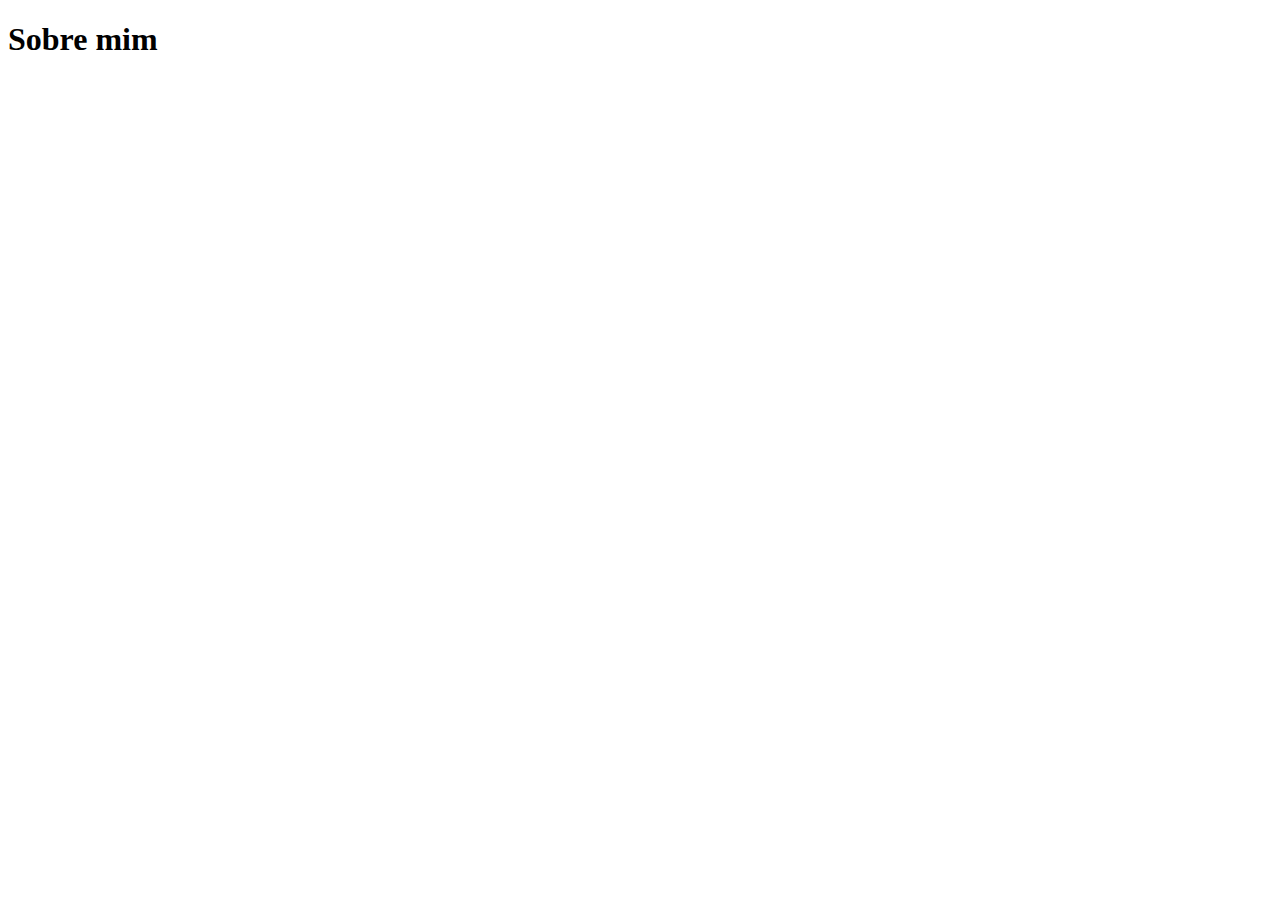
==== about.html @ 5475795c "add botões e navegação de paginas" ====
<!DOCTYPE html>
<html lang="pt-br">
<head>
    <meta charset="UTF-8">
    <meta name="viewport" content="width=device-width, initial-scale=1.0">
    <title>Sobre mim</title>
</head>
<body>
    <h1>Sobre mim</h1>
</body>
</html>
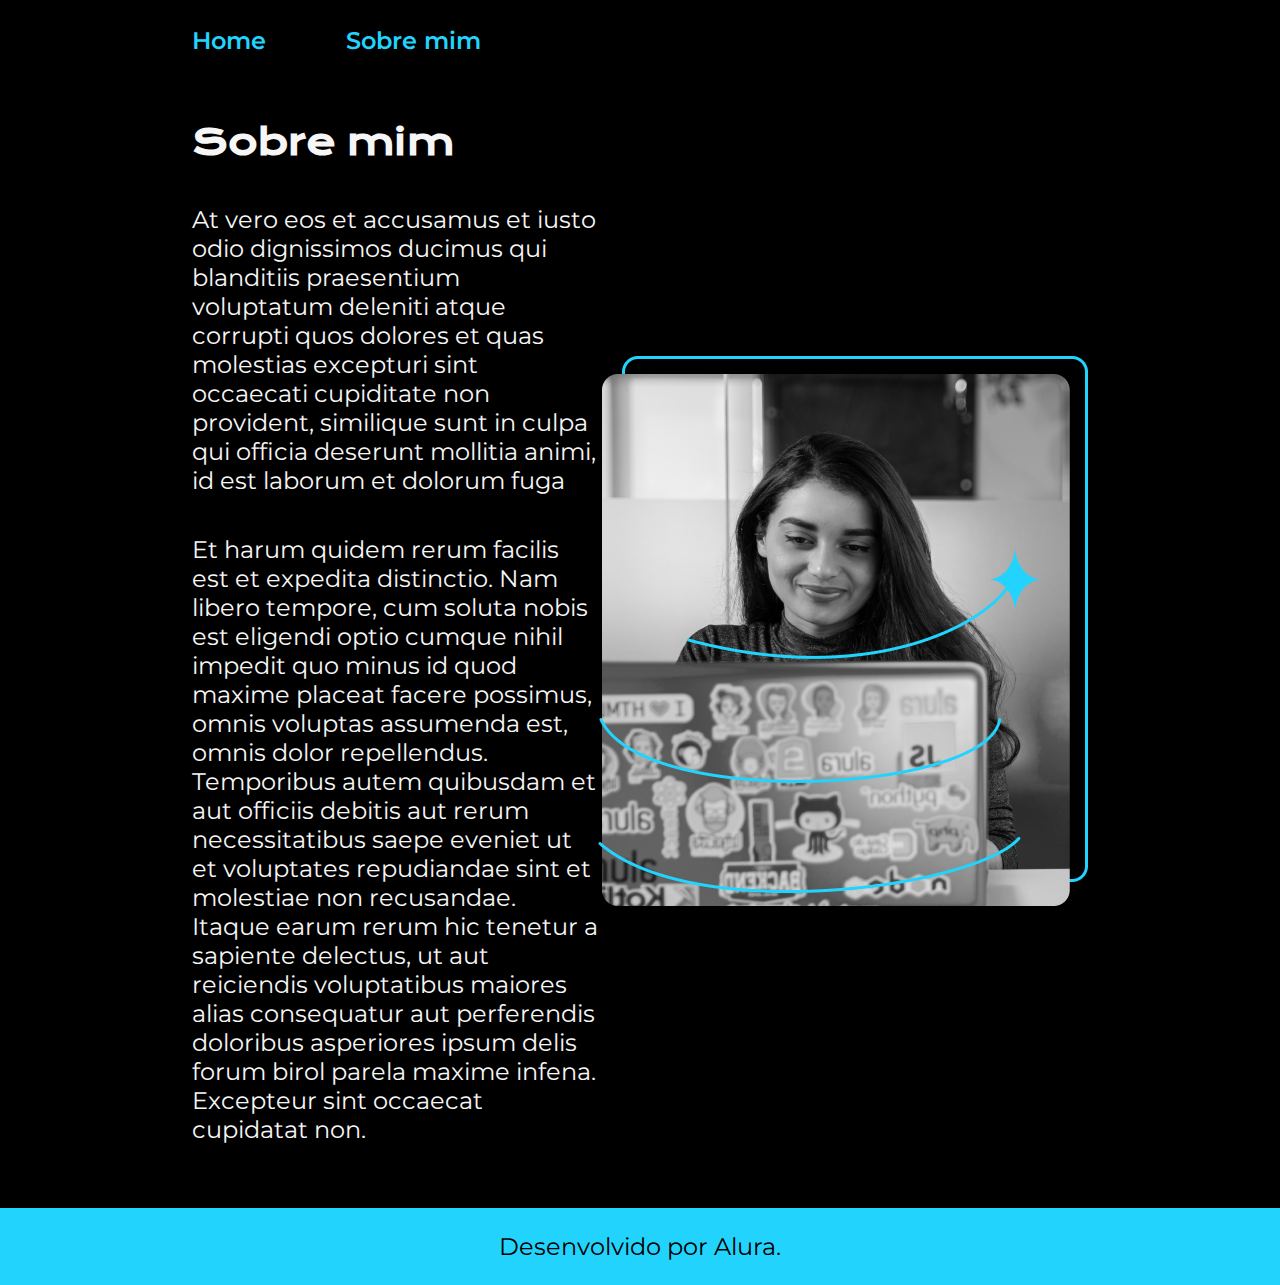
==== commit a943a062: "estilizando navegação de paginas" ====
--- a/about.html
+++ b/about.html
@@ -1,11 +1,47 @@
 <!DOCTYPE html>
 <html lang="pt-br">
-<head>
-    <meta charset="UTF-8">
-    <meta name="viewport" content="width=device-width, initial-scale=1.0">
+  <head>
+    <meta charset="UTF-8" />
+    <meta name="viewport" content="width=device-width, initial-scale=1.0" />
     <title>Sobre mim</title>
-</head>
-<body>
-    <h1>Sobre mim</h1>
-</body>
-</html>+    <link rel="stylesheet" href="./styles/style.css" />
+  </head>
+  <body>
+    <header class="cabecalho">
+      <nav class="cabecalho-menu">
+        <a class="cabecalho-menu-link" href="index.html">Home</a>
+        <a class="cabecalho-menu-link" href="about.html">Sobre mim</a>
+      </nav>
+    </header>
+
+    <main class="apresentacao">
+      <section class="apresentacao-conteudo">
+        <h1 class="apresentacao-conteudo-titulo">Sobre mim</h1>
+        <p class="apresentacao-conteudo-texto">
+          At vero eos et accusamus et iusto odio dignissimos ducimus qui
+          blanditiis praesentium voluptatum deleniti atque corrupti quos dolores
+          et quas molestias excepturi sint occaecati cupiditate non provident,
+          similique sunt in culpa qui officia deserunt mollitia animi, id est
+          laborum et dolorum fuga
+        </p>
+        <p class="apresentacao-conteudo-texto">
+          Et harum quidem rerum facilis est et expedita distinctio. Nam libero
+          tempore, cum soluta nobis est eligendi optio cumque nihil impedit quo
+          minus id quod maxime placeat facere possimus, omnis voluptas assumenda
+          est, omnis dolor repellendus. Temporibus autem quibusdam et aut
+          officiis debitis aut rerum necessitatibus saepe eveniet ut et
+          voluptates repudiandae sint et molestiae non recusandae. Itaque earum
+          rerum hic tenetur a sapiente delectus, ut aut reiciendis voluptatibus
+          maiores alias consequatur aut perferendis doloribus asperiores ipsum
+          delis forum birol parela maxime infena. Excepteur sint occaecat
+          cupidatat non.
+        </p>
+      </section>
+      <img src="./assets/Imagem.png" alt="foto da Joana Santos" />
+    </main>
+
+    <footer class="rodapé">
+      <p>Desenvolvido por Alura.</p>
+    </footer>
+  </body>
+</html>
--- a/styles/style.css
+++ b/styles/style.css
@@ -0,0 +1,105 @@
+@import url('https://fonts.googleapis.com/css2?family=Krona+One&family=Montserrat:wght@400;600&display=swap');
+
+* {
+    margin: 0;
+    padding: 0;
+}
+
+body{
+    background-color: black;
+    color: #F6F6F6;
+    box-sizing: border-box;
+}
+
+.cabecalho{
+    padding: 2% 0% 0% 15%;
+
+}
+
+.cabecalho-menu{
+    display: flex;
+    gap: 80px;
+}
+
+.cabecalho-menu-link{
+    font-family: 'Montserrat', sans-serif;
+    font-size: 24px;
+    font-weight: 600;
+    color:#22D4FD;
+    text-decoration: none;
+
+}
+
+.apresentacao{
+    padding: 5% 15%;
+    display: flex;
+    align-items: center;
+    justify-content: space-between;
+}
+
+.apresentacao-conteudo{
+    width: 615px;
+    display: flex;
+    flex-direction: column;
+    gap: 40px   ;
+}
+
+.apresentacao-conteudo-titulo{
+    font-size: 36px;
+    font-family: 'krona one', sans-serif;
+}
+
+.titulo-destaque {
+    color: #22D4FD;
+}
+
+.apresentacao-conteudo-texto{
+    font-size: 24px;
+    font-family: 'Montserrat', sans-serif;
+}
+
+.apresentacao-links{
+    display: flex;
+    flex-direction: column;
+    justify-content: space-between;
+    align-items: center;
+    gap: 16px;
+}
+
+.apresentacao-subtitulo{
+    font-family: 'krona one', sans-serif;
+    font-weight: 400;
+    font-size: 24px;
+}
+
+.apresentacao-botao{
+    /* background-color: #22D4FD; */
+    display: flex;
+    justify-content: center;
+    gap: 16px;
+    align-items: center;
+    border: 2px solid #22D4FD;
+    width: 280px;
+    text-align: center;
+    border-radius: 8px;
+    font-size: 24px;
+    padding: 21.5px 0;
+    text-decoration: none;
+    color: #F6F6F6;
+    font-family: 'Montserrat', sans-serif;
+    font-weight: 600;
+}
+
+.apresentacao-botao:hover {
+    background-color: #272727;
+}
+
+.rodapé{
+    color: #000000;
+    background-color: #22D4FD;
+    padding: 24px;
+    text-align: center;
+    font-family: 'Montserrat', sans-serif;
+    font-size: 24px;
+    font-weight: 400;
+}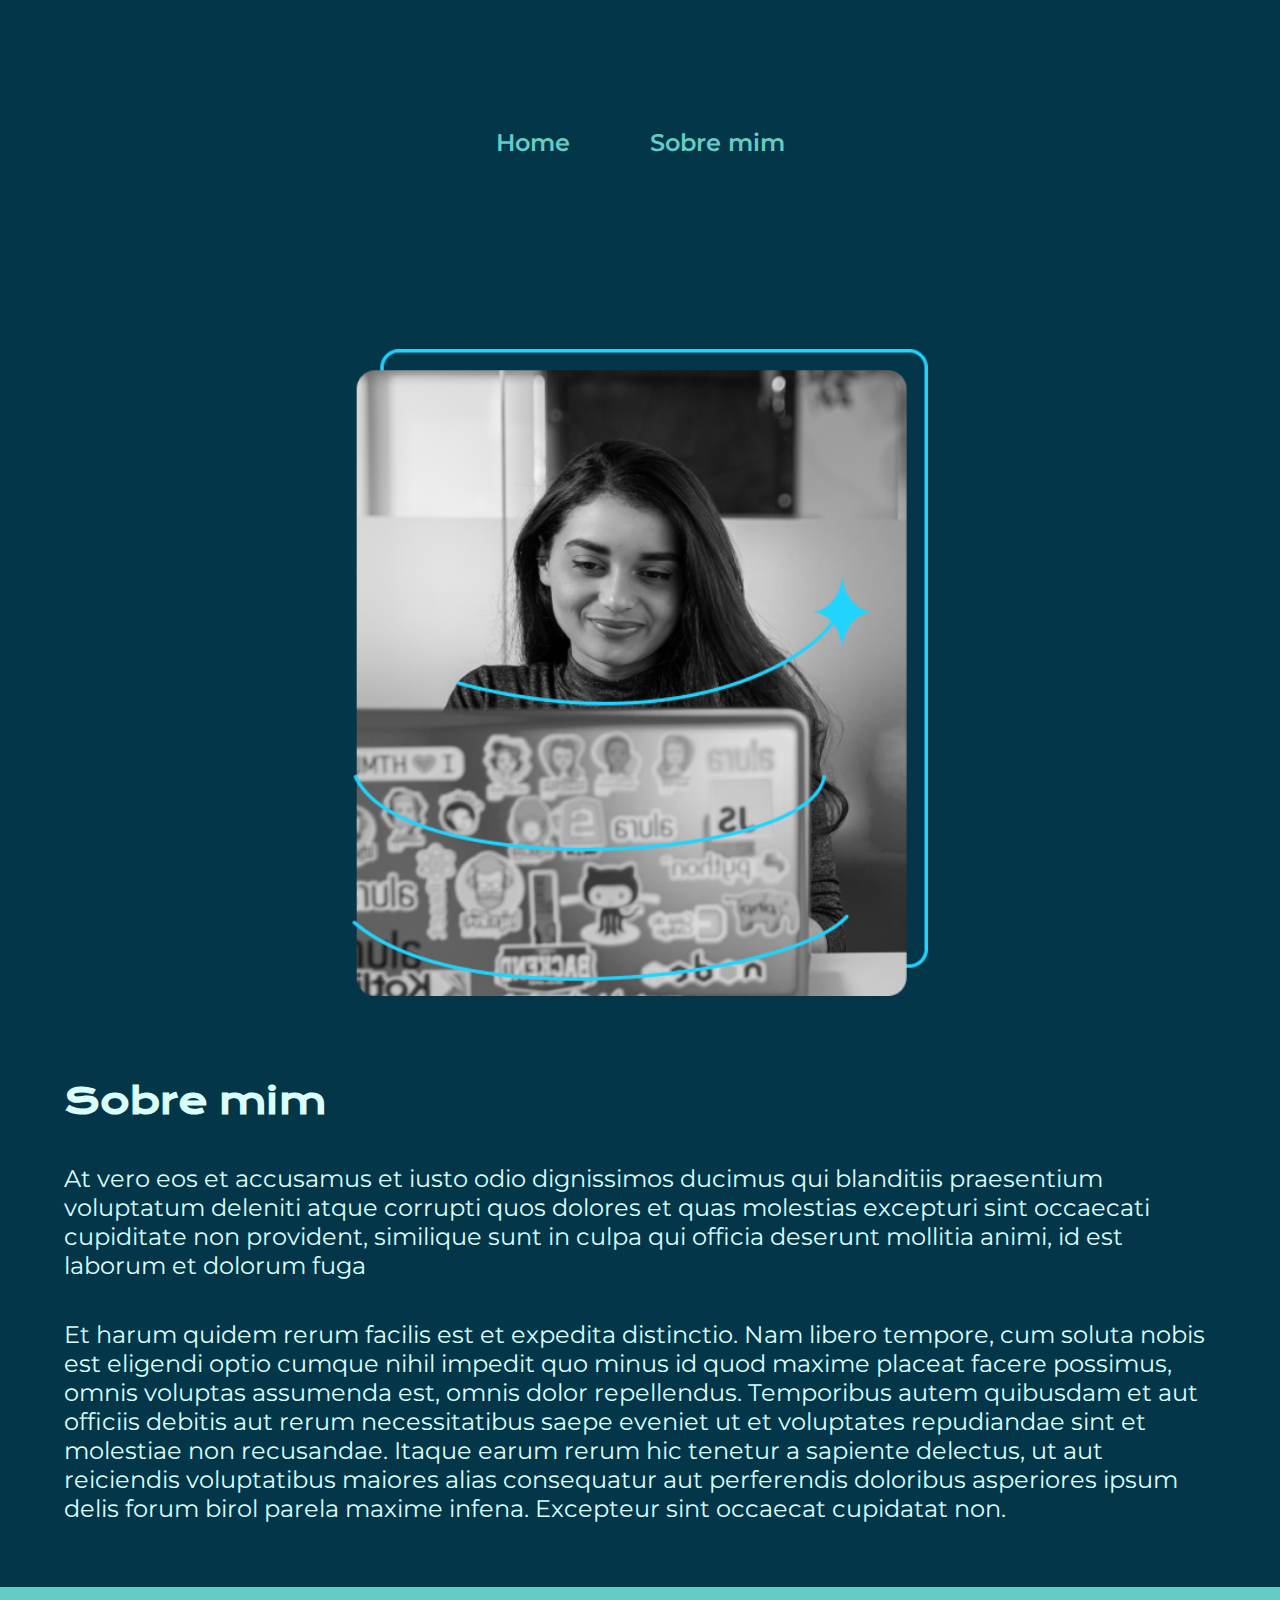
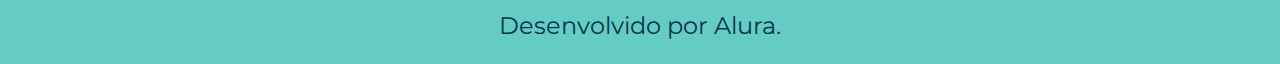
==== commit f0832c11: "adicionando responsividade" ====
--- a/about.html
+++ b/about.html
@@ -37,7 +37,7 @@
           cupidatat non.
         </p>
       </section>
-      <img src="./assets/Imagem.png" alt="foto da Joana Santos" />
+      <img class="apresentacao-imagem" src="./assets/Imagem.png" alt="foto da Joana Santos" />
     </main>
 
     <footer class="rodapé">
--- a/styles/style.css
+++ b/styles/style.css
@@ -1,4 +1,14 @@
 @import url('https://fonts.googleapis.com/css2?family=Krona+One&family=Montserrat:wght@400;600&display=swap');
+
+:root{
+    --cor-primaria: #04364A;
+    --cor-secundaria: #DAFFFB;
+    --cor-terciaria: #64CCC5;
+    --cor-hover: #176B87;
+
+    --fonte-primaria: 'krona one', sans-serif;
+    --fonte-secundaria: 'Montserrat', sans-serif;
+}
 
 * {
     margin: 0;
@@ -6,8 +16,8 @@
 }
 
 body{
-    background-color: black;
-    color: #F6F6F6;
+    background-color: var(--cor-primaria);
+    color: var(--cor-secundaria);
     box-sizing: border-box;
 }
 
@@ -22,10 +32,10 @@
 }
 
 .cabecalho-menu-link{
-    font-family: 'Montserrat', sans-serif;
-    font-size: 24px;
+    font-family: var(--fonte-secundaria);
+    font-size: 1.5rem;
     font-weight: 600;
-    color:#22D4FD;
+    color:var(--cor-terciaria);
     text-decoration: none;
 
 }
@@ -35,27 +45,28 @@
     display: flex;
     align-items: center;
     justify-content: space-between;
+    gap: 82px; 
 }
 
 .apresentacao-conteudo{
-    width: 615px;
+    width: 50%;
     display: flex;
     flex-direction: column;
     gap: 40px   ;
 }
 
 .apresentacao-conteudo-titulo{
-    font-size: 36px;
-    font-family: 'krona one', sans-serif;
+    font-size: 2.25rem;
+    font-family: var(--fonte-primaria)
 }
 
 .titulo-destaque {
-    color: #22D4FD;
+    color: var(--cor-terciaria);
 }
 
 .apresentacao-conteudo-texto{
-    font-size: 24px;
-    font-family: 'Montserrat', sans-serif;
+    font-size: 1.5rem;
+    font-family: var(--fonte-secundaria)
 }
 
 .apresentacao-links{
@@ -67,39 +78,61 @@
 }
 
 .apresentacao-subtitulo{
-    font-family: 'krona one', sans-serif;
+    font-family: var(--fonte-primaria);
     font-weight: 400;
-    font-size: 24px;
+    font-size: 1.5rem;
 }
 
 .apresentacao-botao{
-    /* background-color: #22D4FD; */
     display: flex;
     justify-content: center;
     gap: 16px;
     align-items: center;
-    border: 2px solid #22D4FD;
-    width: 280px;
+    border: 2px solid var(--cor-terciaria);
+    width: 50%;
     text-align: center;
     border-radius: 8px;
-    font-size: 24px;
+    font-size: 1.5rem;
     padding: 21.5px 0;
     text-decoration: none;
-    color: #F6F6F6;
-    font-family: 'Montserrat', sans-serif;
+    color: var(--cor-secundaria);
+    font-family: var(--fonte-secundaria);
     font-weight: 600;
 }
 
 .apresentacao-botao:hover {
-    background-color: #272727;
+    background-color: var(--cor-hover);
+}
+
+.apresentacao-imagem{
+    width: 50%;
 }
 
 .rodapé{
-    color: #000000;
-    background-color: #22D4FD;
+    color: var(--cor-primaria);
+    background-color: var(--cor-terciaria);
     padding: 24px;
     text-align: center;
-    font-family: 'Montserrat', sans-serif;
-    font-size: 24px;
+    font-family: var(--fonte-secundaria);
+    font-size: 1.5rem;
     font-weight: 400;
+}
+
+@media (max-width: 1300px) {
+    .cabecalho{
+        padding: 10%;
+    }
+
+    .cabecalho-menu{
+        justify-content: center;
+    }
+    
+    .apresentacao{
+        flex-direction: column-reverse;
+        padding: 5%;
+    }
+
+    .apresentacao-conteudo{
+        width: auto;
+    }
 }